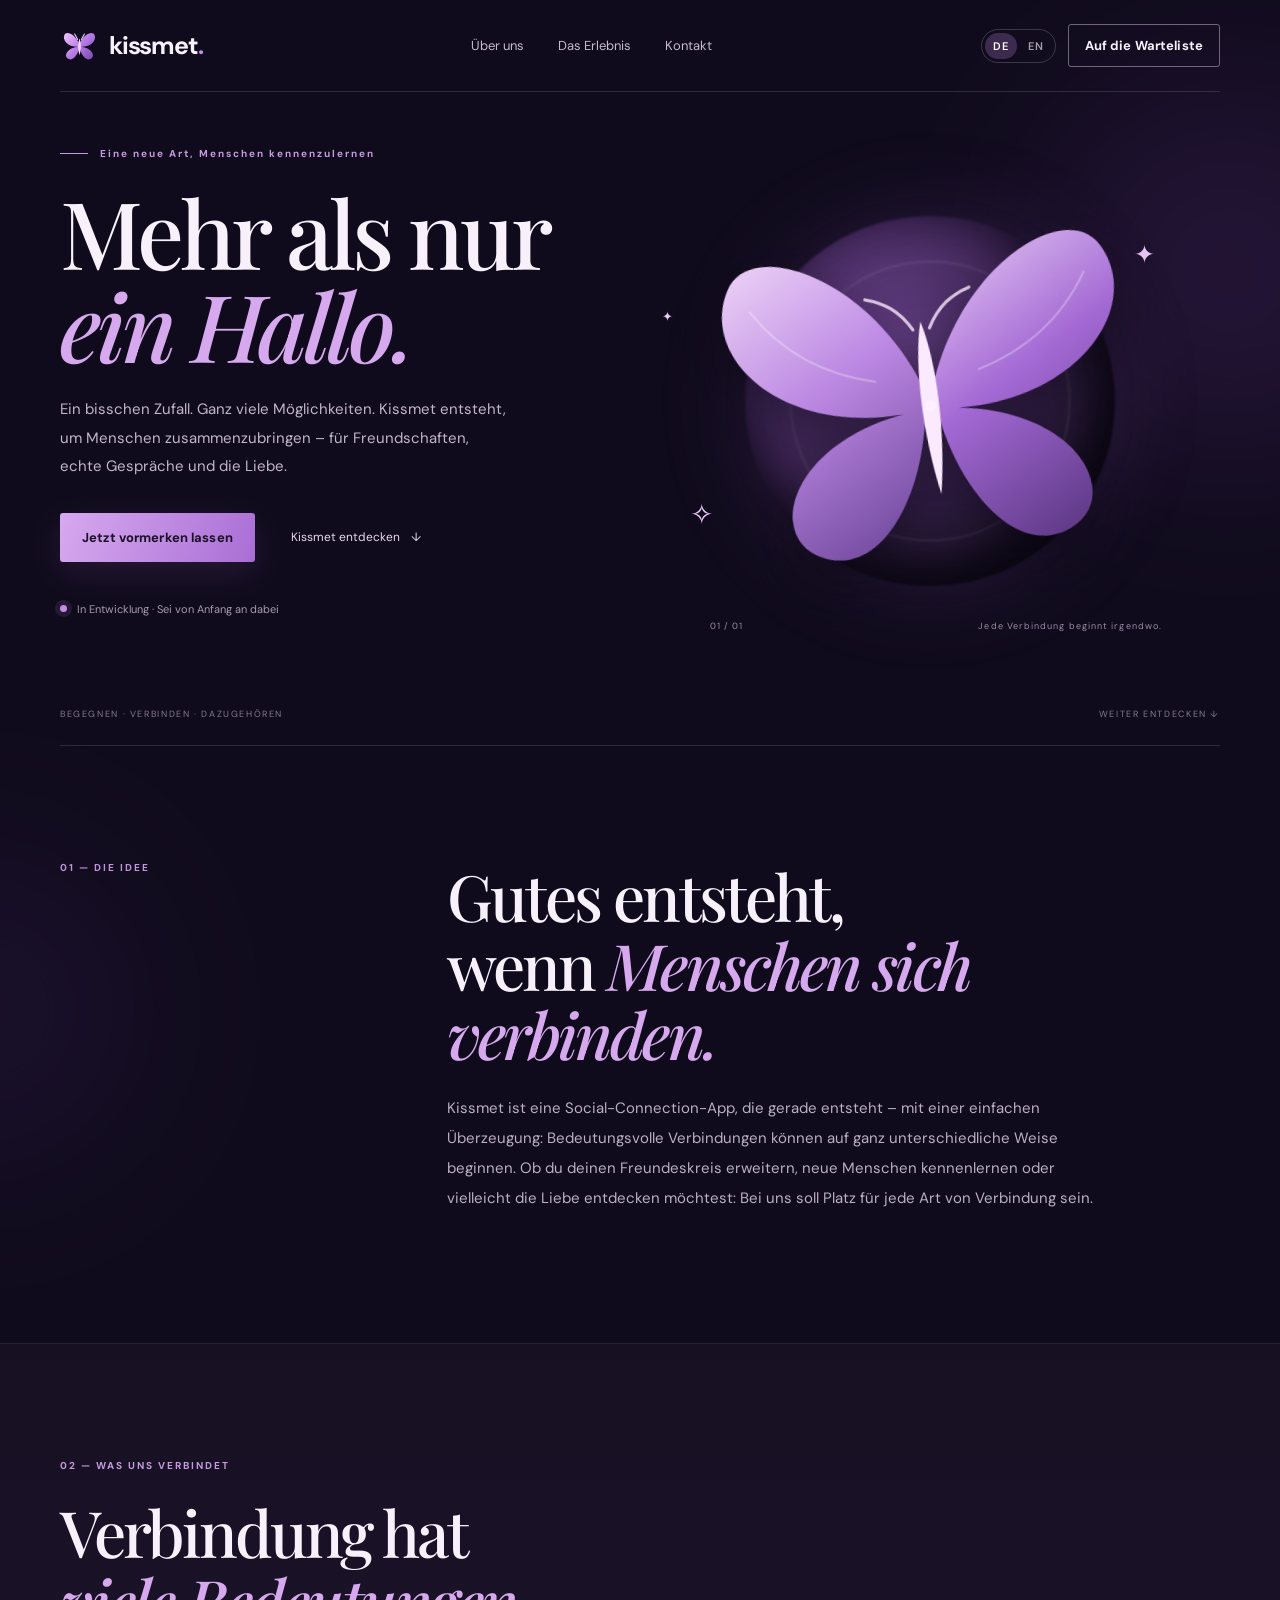
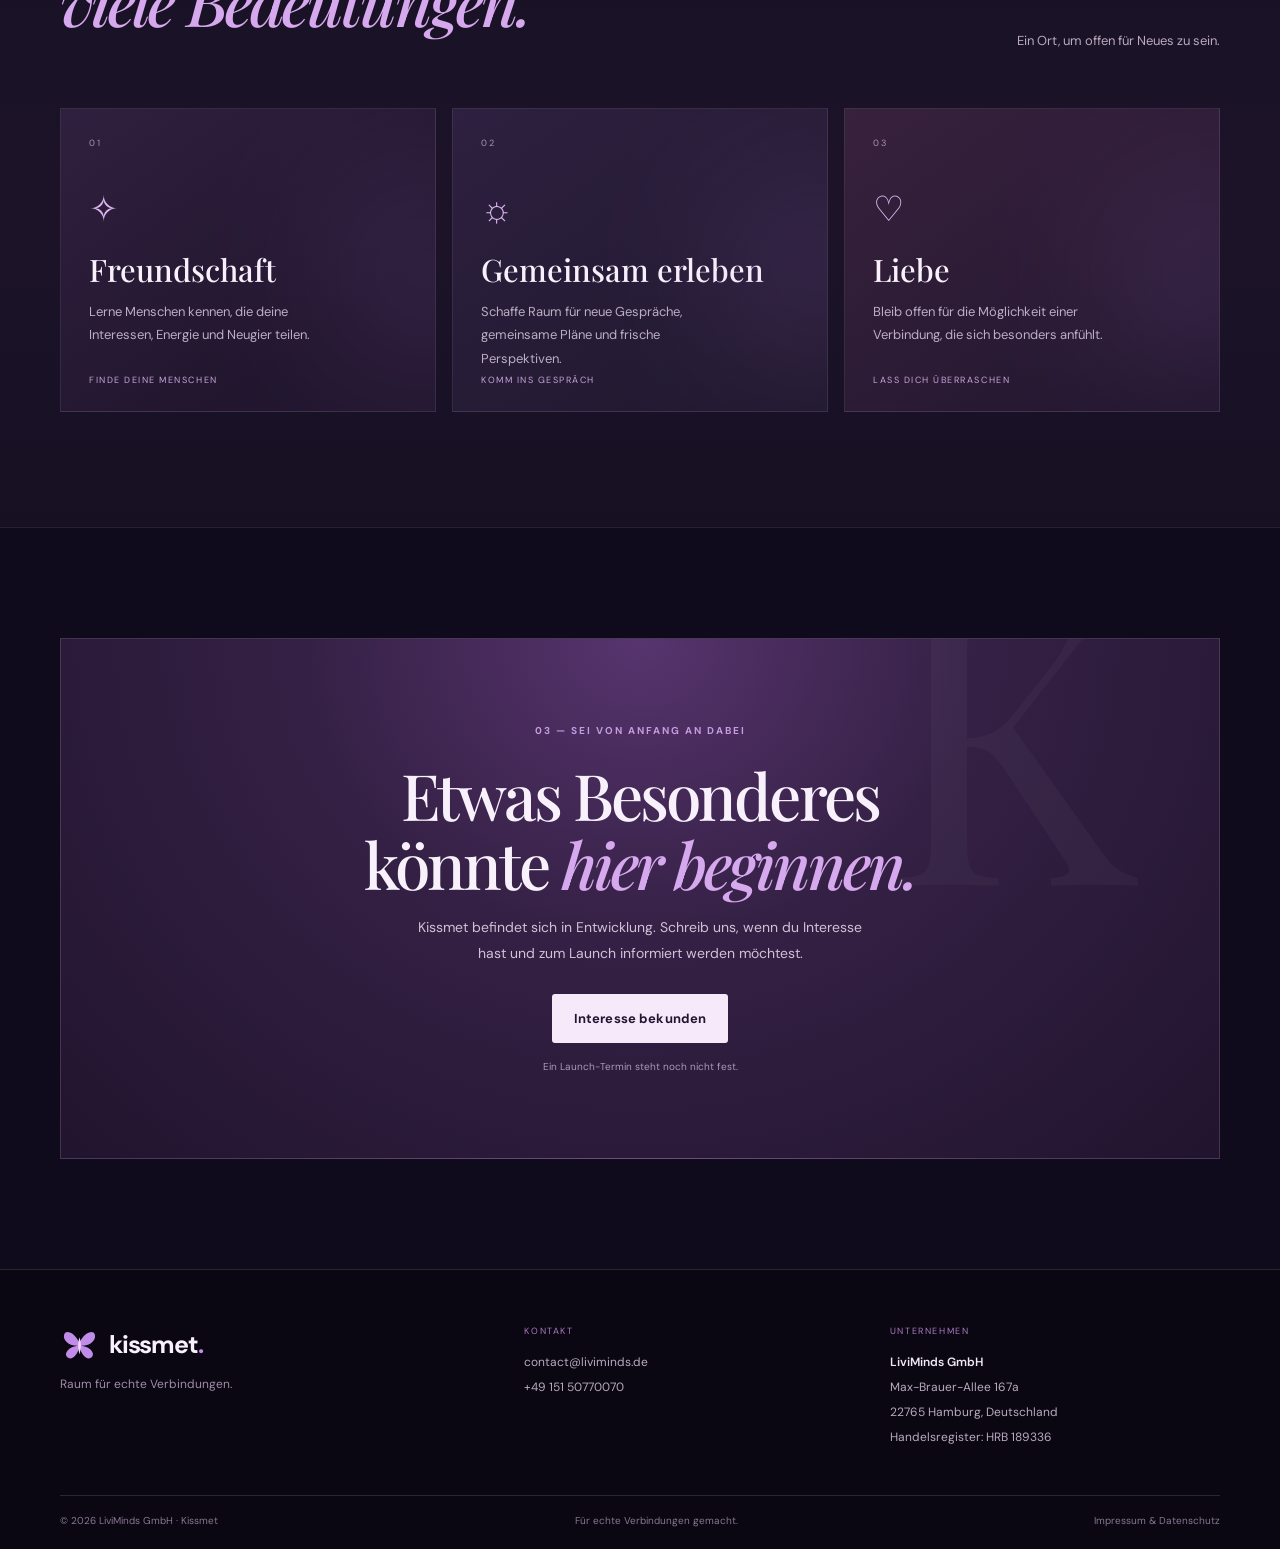
==== index.html @ a276d4c0 "Add files via upload" ====
<!doctype html>
<html lang="de">
<head>
  <meta charset="utf-8">
  <meta name="viewport" content="width=device-width, initial-scale=1">
  <meta name="theme-color" content="#100b1c">
  <meta name="description" content="Kissmet – Raum für echte Verbindungen. Jetzt auf die Warteliste setzen lassen.">
  <title>Kissmet – Raum für echte Verbindungen</title>
  <link rel="preconnect" href="https://fonts.googleapis.com">
  <link rel="preconnect" href="https://fonts.gstatic.com" crossorigin>
  <link href="https://fonts.googleapis.com/css2?family=DM+Sans:wght@400;500;600;700&family=Playfair+Display:wght@500;600;700&display=swap" rel="stylesheet">
  <link rel="stylesheet" href="styles.css">
</head>
<body>
  <div class="ambient ambient-one"></div><div class="ambient ambient-two"></div>
  <header class="site-header wrap">
    <a class="brand" href="#home" aria-label="Kissmet Startseite">
      <svg class="butterfly" viewBox="0 0 64 64" role="img" aria-label="Schmetterlingslogo">
        <path d="M31.8 29.4C25 13 10 7 7 15c-3 8 5 19 22 19-16 2-23 13-17 19 7 6 17-3 20-18 3 15 13 24 20 18 6-6-1-17-17-19 17 0 25-11 22-19-3-8-18-2-25 14Z" fill="url(#wing)"/>
        <path d="M32 20c-3 9-3 18 0 28 3-10 3-19 0-28Z" fill="#f4d8ff"/>
        <path d="M29 22 24 13M35 22l5-9" stroke="#f4d8ff" stroke-width="1.7" stroke-linecap="round"/>
        <defs><linearGradient id="wing" x1="8" y1="10" x2="56" y2="57" gradientUnits="userSpaceOnUse"><stop stop-color="#f0c5ff"/><stop offset=".5" stop-color="#b77be5"/><stop offset="1" stop-color="#7045a8"/></linearGradient></defs>
      </svg>
      <span>kissmet<span class="brand-dot">.</span></span>
    </a>
    <nav aria-label="Hauptnavigation">
      <a href="#about" data-de="Über uns" data-en="About">Über uns</a>
      <a href="#experience" data-de="Das Erlebnis" data-en="The experience">Das Erlebnis</a>
      <a href="#contact" data-de="Kontakt" data-en="Contact">Kontakt</a>
    </nav>
    <div class="header-actions">
      <div class="language-switch" role="group" aria-label="Sprache wählen">
        <button type="button" class="lang-button active" data-lang="de" aria-pressed="true">DE</button>
        <button type="button" class="lang-button" data-lang="en" aria-pressed="false">EN</button>
      </div>
      <a class="button button-small button-outline" href="mailto:contact@liviminds.de?subject=Kissmet%20Warteliste" data-de="Auf die Warteliste" data-en="Join the waitlist">Auf die Warteliste <span>↗</span></a>
    </div>
  </header>

  <main>
    <section class="hero wrap" id="home">
      <div class="hero-copy">
        <div class="eyebrow"><span class="eyebrow-line"></span><span data-de="Eine neue Art, Menschen kennenzulernen" data-en="A new way to meet">Eine neue Art, Menschen kennenzulernen</span></div>
        <h1 data-de="Mehr als nur<br><em>ein Hallo.</em>" data-en="More than a<br><em>passing hello.</em>">Mehr als nur<br><em>ein Hallo.</em></h1>
        <p class="hero-text" data-de="Ein bisschen Zufall. Ganz viele Möglichkeiten. Kissmet entsteht, um Menschen zusammenzubringen – für Freundschaften, echte Gespräche und die Liebe." data-en="A little serendipity. A lot more possibility. Kissmet is being created to bring people together for friendship, meaningful conversations and love.">Ein bisschen Zufall. Ganz viele Möglichkeiten. Kissmet entsteht, um Menschen zusammenzubringen – für Freundschaften, echte Gespräche und die Liebe.</p>
        <div class="hero-actions">
          <a class="button button-primary" href="mailto:contact@liviminds.de?subject=Kissmet%20Warteliste" data-de="Jetzt vormerken lassen" data-en="Join the waiting list">Jetzt vormerken lassen <span>↗</span></a>
          <a class="text-link" href="#about"><span data-de="Kissmet entdecken" data-en="Discover Kissmet">Kissmet entdecken</span> <span>↓</span></a>
        </div>
        <p class="availability"><span class="pulse"></span><span data-de="In Entwicklung · Sei von Anfang an dabei" data-en="In development · Be among the first to know">In Entwicklung · Sei von Anfang an dabei</span></p>
      </div>
      <div class="hero-art" aria-label="Abstrakte, vom Schmetterling inspirierte Illustration">
        <div class="orb orb-back"></div><div class="orb orb-front"></div>
        <div class="spark spark-a">✦</div><div class="spark spark-b">✧</div><div class="spark spark-c">✦</div>
        <svg class="hero-butterfly" viewBox="0 0 420 360" aria-hidden="true">
          <defs>
            <linearGradient id="leftWing" x1="38" y1="30" x2="210" y2="310" gradientUnits="userSpaceOnUse"><stop stop-color="#f4d9ff"/><stop offset=".45" stop-color="#c18ce9"/><stop offset="1" stop-color="#6e459d"/></linearGradient>
            <linearGradient id="rightWing" x1="210" y1="20" x2="385" y2="320" gradientUnits="userSpaceOnUse"><stop stop-color="#f5dcff"/><stop offset=".48" stop-color="#a96cdb"/><stop offset="1" stop-color="#57347f"/></linearGradient>
          </defs>
          <path d="M205 166C165 54 58 5 31 52-4 113 66 196 184 190 70 206 38 293 91 317c54 24 104-49 114-132Z" fill="url(#leftWing)" opacity=".96"/>
          <path d="M215 166C255 54 362 5 389 52c35 61-35 144-153 138 114 16 146 103 93 127-54 24-104-49-114-132Z" fill="url(#rightWing)" opacity=".96"/>
          <path d="M210 104c-11 39-11 108 0 166 11-58 11-127 0-166Z" fill="#fbeaff"/>
          <path d="M202 111c-11-20-25-29-42-34M218 111c11-20 25-29 42-34" fill="none" stroke="#fbeaff" stroke-width="3" stroke-linecap="round" opacity=".8"/>
          <path d="M49 75c26 42 65 69 112 81M371 75c-26 42-65 69-112 81" fill="none" stroke="#fff" stroke-width="2" opacity=".28"/>
          <circle cx="210" cy="185" r="5" fill="#fff0ff"/>
        </svg>
        <div class="art-caption"><span>01 / 01</span><span data-de="Jede Verbindung beginnt irgendwo." data-en="Every connection begins somewhere.">Jede Verbindung beginnt irgendwo.</span></div>
      </div>
      <div class="hero-bottom"><span data-de="BEGEGNEN · VERBINDEN · DAZUGEHÖREN" data-en="MEET · CONNECT · BELONG">BEGEGNEN · VERBINDEN · DAZUGEHÖREN</span><span data-de="WEITER ENTDECKEN ↓" data-en="SCROLL TO EXPLORE ↓">WEITER ENTDECKEN ↓</span></div>
    </section>

    <section class="intro section wrap" id="about">
      <div class="section-kicker" data-de="01 — DIE IDEE" data-en="01 — THE IDEA">01 — DIE IDEE</div>
      <div class="intro-content">
        <h2 data-de="Gutes entsteht,<br>wenn <em>Menschen sich verbinden.</em>" data-en="Good things happen<br>when <em>people connect.</em>">Gutes entsteht,<br>wenn <em>Menschen sich verbinden.</em></h2>
        <p data-de="Kissmet ist eine Social-Connection-App, die gerade entsteht – mit einer einfachen Überzeugung: Bedeutungsvolle Verbindungen können auf ganz unterschiedliche Weise beginnen. Ob du deinen Freundeskreis erweitern, neue Menschen kennenlernen oder vielleicht die Liebe entdecken möchtest: Bei uns soll Platz für jede Art von Verbindung sein." data-en="Kissmet is an upcoming social connection app with a simple belief: meaningful connections can start in many ways. Whether you are looking to grow your circle, find a new friend or discover romance, there should be room for every kind of connection.">Kissmet ist eine Social-Connection-App, die gerade entsteht – mit einer einfachen Überzeugung: Bedeutungsvolle Verbindungen können auf ganz unterschiedliche Weise beginnen. Ob du deinen Freundeskreis erweitern, neue Menschen kennenlernen oder vielleicht die Liebe entdecken möchtest: Bei uns soll Platz für jede Art von Verbindung sein.</p>
      </div>
    </section>

    <section class="experience section" id="experience">
      <div class="wrap">
        <div class="section-kicker" data-de="02 — WAS UNS VERBINDET" data-en="02 — WHAT BRINGS US TOGETHER">02 — WAS UNS VERBINDET</div>
        <div class="experience-heading"><h2 data-de="Verbindung hat<br><em>viele Bedeutungen.</em>" data-en="Connection has<br><em>many meanings.</em>">Verbindung hat<br><em>viele Bedeutungen.</em></h2><p data-de="Ein Ort, um offen für Neues zu sein." data-en="One place to open the door to something new.">Ein Ort, um offen für Neues zu sein.</p></div>
        <div class="cards">
          <article class="connection-card card-friend"><div class="card-number">01</div><div class="card-icon">✧</div><h3 data-de="Freundschaft" data-en="Friendship">Freundschaft</h3><p data-de="Lerne Menschen kennen, die deine Interessen, Energie und Neugier teilen." data-en="Meet people who share your interests, energy and curiosity.">Lerne Menschen kennen, die deine Interessen, Energie und Neugier teilen.</p><span class="card-word" data-de="FINDE DEINE MENSCHEN" data-en="FIND YOUR PEOPLE">FINDE DEINE MENSCHEN</span></article>
          <article class="connection-card card-social"><div class="card-number">02</div><div class="card-icon">☼</div><h3 data-de="Gemeinsam erleben" data-en="Socialising">Gemeinsam erleben</h3><p data-de="Schaffe Raum für neue Gespräche, gemeinsame Pläne und frische Perspektiven." data-en="Make space for new conversations, shared plans and fresh perspectives.">Schaffe Raum für neue Gespräche, gemeinsame Pläne und frische Perspektiven.</p><span class="card-word" data-de="KOMM INS GESPRÄCH" data-en="START A CONVERSATION">KOMM INS GESPRÄCH</span></article>
          <article class="connection-card card-love"><div class="card-number">03</div><div class="card-icon">♡</div><h3 data-de="Liebe" data-en="Love">Liebe</h3><p data-de="Bleib offen für die Möglichkeit einer Verbindung, die sich besonders anfühlt." data-en="Stay open to the possibility of a connection that feels different.">Bleib offen für die Möglichkeit einer Verbindung, die sich besonders anfühlt.</p><span class="card-word" data-de="LASS DICH ÜBERRASCHEN" data-en="SEE WHERE IT LEADS">LASS DICH ÜBERRASCHEN</span></article>
        </div>
      </div>
    </section>

    <section class="waitlist section wrap" id="waitlist">
      <div class="waitlist-panel">
        <div class="waitlist-decoration">K</div>
        <div class="section-kicker" data-de="03 — SEI VON ANFANG AN DABEI" data-en="03 — BE PART OF THE BEGINNING">03 — SEI VON ANFANG AN DABEI</div>
        <h2 data-de="Etwas Besonderes<br>könnte <em>hier beginnen.</em>" data-en="Something meaningful<br>could <em>start here.</em>">Etwas Besonderes<br>könnte <em>hier beginnen.</em></h2>
        <p data-de="Kissmet befindet sich in Entwicklung. Schreib uns, wenn du Interesse hast und zum Launch informiert werden möchtest." data-en="Kissmet is in development. Get in touch to express your interest and hear about the launch.">Kissmet befindet sich in Entwicklung. Schreib uns, wenn du Interesse hast und zum Launch informiert werden möchtest.</p>
        <a class="button button-light" href="mailto:contact@liviminds.de?subject=Kissmet%20Warteliste&body=Hallo%20LiviMinds%2C%0A%0Aich%20m%C3%B6chte%20zum%20Kissmet-Launch%20informiert%20werden.%0A%0A" data-de="Interesse bekunden" data-en="Join the waiting list">Interesse bekunden <span>↗</span></a>
        <span class="small-note" data-de="Ein Launch-Termin steht noch nicht fest." data-en="No launch date announced yet.">Ein Launch-Termin steht noch nicht fest.</span>
      </div>
    </section>
  </main>

  <footer class="site-footer" id="contact">
    <div class="wrap footer-main">
      <div class="footer-brand"><a class="brand" href="#home"><svg class="butterfly" viewBox="0 0 64 64" aria-hidden="true"><path d="M31.8 29.4C25 13 10 7 7 15c-3 8 5 19 22 19-16 2-23 13-17 19 7 6 17-3 20-18 3 15 13 24 20 18 6-6-1-17-17-19 17 0 25-11 22-19-3-8-18-2-25 14Z" fill="#c18ce9"/><path d="M32 20c-3 9-3 18 0 28 3-10 3-19 0-28Z" fill="#f4d8ff"/></svg><span>kissmet<span class="brand-dot">.</span></span></a><p data-de="Raum für echte Verbindungen." data-en="Make room for connection.">Raum für echte Verbindungen.</p></div>
      <div class="footer-contact"><div class="footer-label" data-de="KONTAKT" data-en="GET IN TOUCH">KONTAKT</div><a href="mailto:contact@liviminds.de">contact@liviminds.de</a><a href="tel:+4915150770070">+49 151 50770070</a></div>
      <div class="footer-company"><div class="footer-label" data-de="UNTERNEHMEN" data-en="COMPANY">UNTERNEHMEN</div><strong>LiviMinds GmbH</strong><span>Max-Brauer-Allee 167a</span><span>22765 Hamburg, Deutschland</span><span data-de="Handelsregister: HRB 189336" data-en="Commercial Register: HRB 189336">Handelsregister: HRB 189336</span></div>
    </div>
    <div class="wrap footer-bottom"><span>© <span id="year"></span> LiviMinds GmbH · Kissmet</span><span data-de="Für echte Verbindungen gemacht." data-en="Made for meaningful connections.">Für echte Verbindungen gemacht.</span><a href="datenschutz.html" data-de="Impressum & Datenschutz" data-en="Legal notice & privacy">Impressum & Datenschutz</a></div>
  </footer>
  <script src="script.js"></script>
</body>
</html>
---- styles.css ----
*{box-sizing:border-box} :root{--bg:#100b1c;--panel:#1b1229;--panel2:#241735;--text:#f8f1fb;--muted:#b9aabd;--purple:#b77be5;--lilac:#e7c8f7;--line:rgba(238,218,248,.14)} html{scroll-behavior:smooth} body{margin:0;background:var(--bg);color:var(--text);font-family:"DM Sans",sans-serif;overflow-x:hidden} a{color:inherit;text-decoration:none}.wrap{width:min(1160px,calc(100% - 64px));margin-inline:auto}.ambient{position:absolute;pointer-events:none;border-radius:50%;filter:blur(90px);opacity:.18}.ambient-one{width:380px;height:380px;background:#7b3fa9;top:80px;right:-140px}.ambient-two{width:320px;height:320px;background:#4c2b78;top:850px;left:-180px}.site-header{height:92px;display:flex;align-items:center;justify-content:space-between;position:relative;z-index:3;border-bottom:1px solid var(--line)}.brand{display:flex;align-items:center;gap:10px;font-size:25px;font-weight:700;letter-spacing:-1.2px}.brand-dot{color:#c58be9}.butterfly{width:39px;height:39px}.site-header nav{display:flex;gap:34px;color:#c9b9d0;font-size:13px}.site-header nav a:hover,.text-link:hover{color:#fff}.button{display:inline-flex;align-items:center;justify-content:center;gap:25px;padding:16px 22px;border-radius:3px;font-size:13px;font-weight:700;letter-spacing:.01em;transition:transform .2s,background .2s}.button:hover{transform:translateY(-2px)}.button-small{padding:12px 16px;gap:13px}.button-outline{border:1px solid rgba(230,204,244,.45)}.button-outline:hover{background:rgba(255,255,255,.08)}.button-primary{background:linear-gradient(110deg,#d7a9ef,#a96ed5);color:#1b1026;box-shadow:0 10px 35px #9d60c52a}.button-light{background:#f5e9fa;color:#261432}.hero{min-height:650px;display:grid;grid-template-columns:1fr 1fr;align-items:center;position:relative;padding-top:55px;padding-bottom:90px}.hero-copy{position:relative;z-index:1;padding-bottom:28px}.eyebrow,.section-kicker{font-size:10px;letter-spacing:.2em;font-weight:700;color:#c69be0}.eyebrow{display:flex;align-items:center;gap:12px}.eyebrow-line{width:28px;height:1px;background:#c69be0}h1,h2,h3,p{margin-top:0}h1,h2{font-family:"Playfair Display",serif;font-weight:500;letter-spacing:-.045em}h1{font-size:clamp(58px,7.3vw,96px);line-height:.99;margin:25px 0 25px}h1 em,h2 em{color:#d6a8ed;font-weight:500}.hero-text{max-width:450px;color:#c3b5ca;font-size:15px;line-height:1.9}.hero-actions{display:flex;align-items:center;gap:28px;margin-top:32px}.text-link{font-size:12px;color:#e6d9eb}.text-link span{margin-left:8px}.availability{margin-top:40px;color:#a998b1;font-size:11px;display:flex;align-items:center;gap:10px}.pulse{width:7px;height:7px;background:#c58be9;border-radius:50%;box-shadow:0 0 0 5px #c58be91b}.hero-art{height:475px;position:relative;display:grid;place-items:center}.orb{position:absolute;border-radius:50%;filter:blur(1px)}.orb-back{width:370px;height:370px;background:radial-gradient(circle at 38% 35%,#69418a 0,#37214d 48%,#1a1126 73%);box-shadow:inset -22px -25px 55px #090610,0 0 90px #9c5dc52b}.orb-front{width:280px;height:280px;border:1px solid #f0d9ff35;box-shadow:0 0 80px #c58be91a,inset 0 0 55px #d6a8ed10}.hero-butterfly{width:min(100%,440px);position:relative;z-index:1;filter:drop-shadow(0 22px 30px #08040e8c);transform:rotate(-7deg)}.spark{position:absolute;color:#e9cbf7}.spark-a{top:75px;right:65px;font-size:25px}.spark-b{bottom:105px;left:50px;font-size:28px}.spark-c{top:145px;left:22px;font-size:13px}.art-caption{position:absolute;bottom:6px;left:12%;right:10%;display:flex;justify-content:space-between;color:#9e8aa8;font-size:9px;letter-spacing:.12em}.hero-bottom{position:absolute;bottom:25px;left:0;right:0;display:flex;justify-content:space-between;color:#887792;font-size:9px;letter-spacing:.18em}.section{padding-top:115px;padding-bottom:115px}.intro{display:grid;grid-template-columns:1fr 2fr;border-top:1px solid var(--line)}.intro-content{max-width:700px}.intro h2,.experience h2,.waitlist h2{font-size:clamp(42px,5vw,65px);line-height:1.08;margin:0 0 25px}.intro-content p{max-width:660px;color:#bcaec4;font-size:15px;line-height:2}.experience{background:linear-gradient(180deg,#171023,#1c1328 60%,#171023);border-top:1px solid #fff1;border-bottom:1px solid #fff1}.experience-heading{display:flex;align-items:end;justify-content:space-between;margin:25px 0 48px}.experience-heading p{color:#b9aabd;font-size:13px;max-width:210px;line-height:1.7;margin-bottom:8px}.cards{display:grid;grid-template-columns:repeat(3,1fr);gap:16px}.connection-card{min-height:300px;padding:28px;position:relative;border:1px solid #e9d5f21b;background:linear-gradient(145deg,#30203f,#21162e 72%);overflow:hidden}.connection-card:after{content:"";position:absolute;width:190px;height:190px;border-radius:50%;right:-85px;top:65px;background:#b77be5;filter:blur(80px);opacity:.17}.card-social{background:linear-gradient(145deg,#2d2040,#20182d)}.card-love{background:linear-gradient(145deg,#38213d,#21162e)}.card-number,.card-word{font-size:9px;letter-spacing:.17em;color:#a992b4}.card-icon{font-size:35px;color:#dcb7ef;margin-top:37px}.connection-card h3{font-family:"Playfair Display",serif;font-size:31px;font-weight:500;margin:16px 0 10px}.connection-card p{color:#bcaec4;font-size:13px;line-height:1.8;max-width:245px}.card-word{position:absolute;bottom:25px;left:28px;color:#c9a4dd}.waitlist{padding-top:110px;padding-bottom:110px}.waitlist-panel{position:relative;overflow:hidden;text-align:center;padding:85px 24px;background:radial-gradient(ellipse at 50% 0%,#57346e 0,#342044 42%,#21142e 100%);border:1px solid #e9d5f229}.waitlist-panel .section-kicker{position:relative;z-index:1}.waitlist h2{position:relative;z-index:1;margin:23px 0 17px}.waitlist-panel p{position:relative;z-index:1;color:#d0c1d7;font-size:14px;line-height:1.8;max-width:470px;margin:0 auto 28px}.waitlist-decoration{position:absolute;right:7%;top:-110px;font-family:"Playfair Display",serif;font-size:390px;line-height:1;color:#ffffff08}.small-note{display:block;position:relative;z-index:1;margin-top:17px;font-size:10px;color:#ad99b8}.site-footer{background:#0b0712;border-top:1px solid var(--line)}.footer-main{display:grid;grid-template-columns:1.3fr 1fr 1fr;gap:35px;padding-top:55px;padding-bottom:50px}.footer-brand p{font-size:12px;color:#9e8ca8;margin:12px 0}.footer-contact,.footer-company{display:flex;flex-direction:column;gap:9px;font-size:12px;color:#b8a9c0}.footer-contact a:hover{color:#fff}.footer-company strong{color:#f1e8f5;font-weight:600}.footer-label{font-size:9px;letter-spacing:.18em;color:#a77bc0;margin-bottom:8px}.footer-bottom{border-top:1px solid var(--line);padding-top:18px;padding-bottom:22px;display:flex;justify-content:space-between;gap:20px;color:#887792;font-size:10px}.footer-bottom a:hover{color:#eee}
@media(max-width:760px){.wrap{width:min(100% - 40px,560px)}.site-header{height:76px}.site-header nav{display:none}.brand{font-size:22px}.brand .butterfly{width:34px}.button-small{font-size:11px;padding:10px 12px}.hero{grid-template-columns:1fr;padding-top:75px;padding-bottom:80px;min-height:0}.hero-copy{padding-bottom:0}.hero-art{height:350px;margin-top:10px}.orb-back{width:290px;height:290px}.orb-front{width:225px;height:225px}.hero-butterfly{width:350px}.hero-bottom{bottom:20px;font-size:8px}.section{padding-top:80px;padding-bottom:80px}.intro{grid-template-columns:1fr;gap:28px}.intro h2,.experience h2,.waitlist h2{font-size:46px}.experience-heading{display:block;margin-bottom:30px}.experience-heading p{max-width:330px}.cards{grid-template-columns:1fr}.connection-card{min-height:260px}.card-icon{margin-top:24px}.waitlist-panel{padding:70px 20px}.footer-main{grid-template-columns:1fr 1fr}.footer-brand{grid-column:1/-1}.footer-bottom{flex-wrap:wrap;line-height:1.7}.footer-bottom span:nth-child(2){display:none}}
@media(prefers-reduced-motion:reduce){html{scroll-behavior:auto}*,*:before,*:after{transition:none!important}}


/* Language selector */
.header-actions { display:flex; align-items:center; gap:12px; }
.language-switch { display:flex; align-items:center; gap:3px; padding:3px; border:1px solid rgba(255,255,255,.18); border-radius:999px; }
.lang-button { border:0; background:transparent; color:rgba(255,255,255,.62); font:600 11px "DM Sans",sans-serif; letter-spacing:.08em; padding:6px 8px; border-radius:999px; cursor:pointer; }
.lang-button.active { background:rgba(193,140,233,.25); color:#fff; }
@media (max-width:760px) {
  .header-actions { gap:7px; }
  .header-actions > .button { padding:10px 12px; font-size:10px; }
  .language-switch { gap:0; }
}
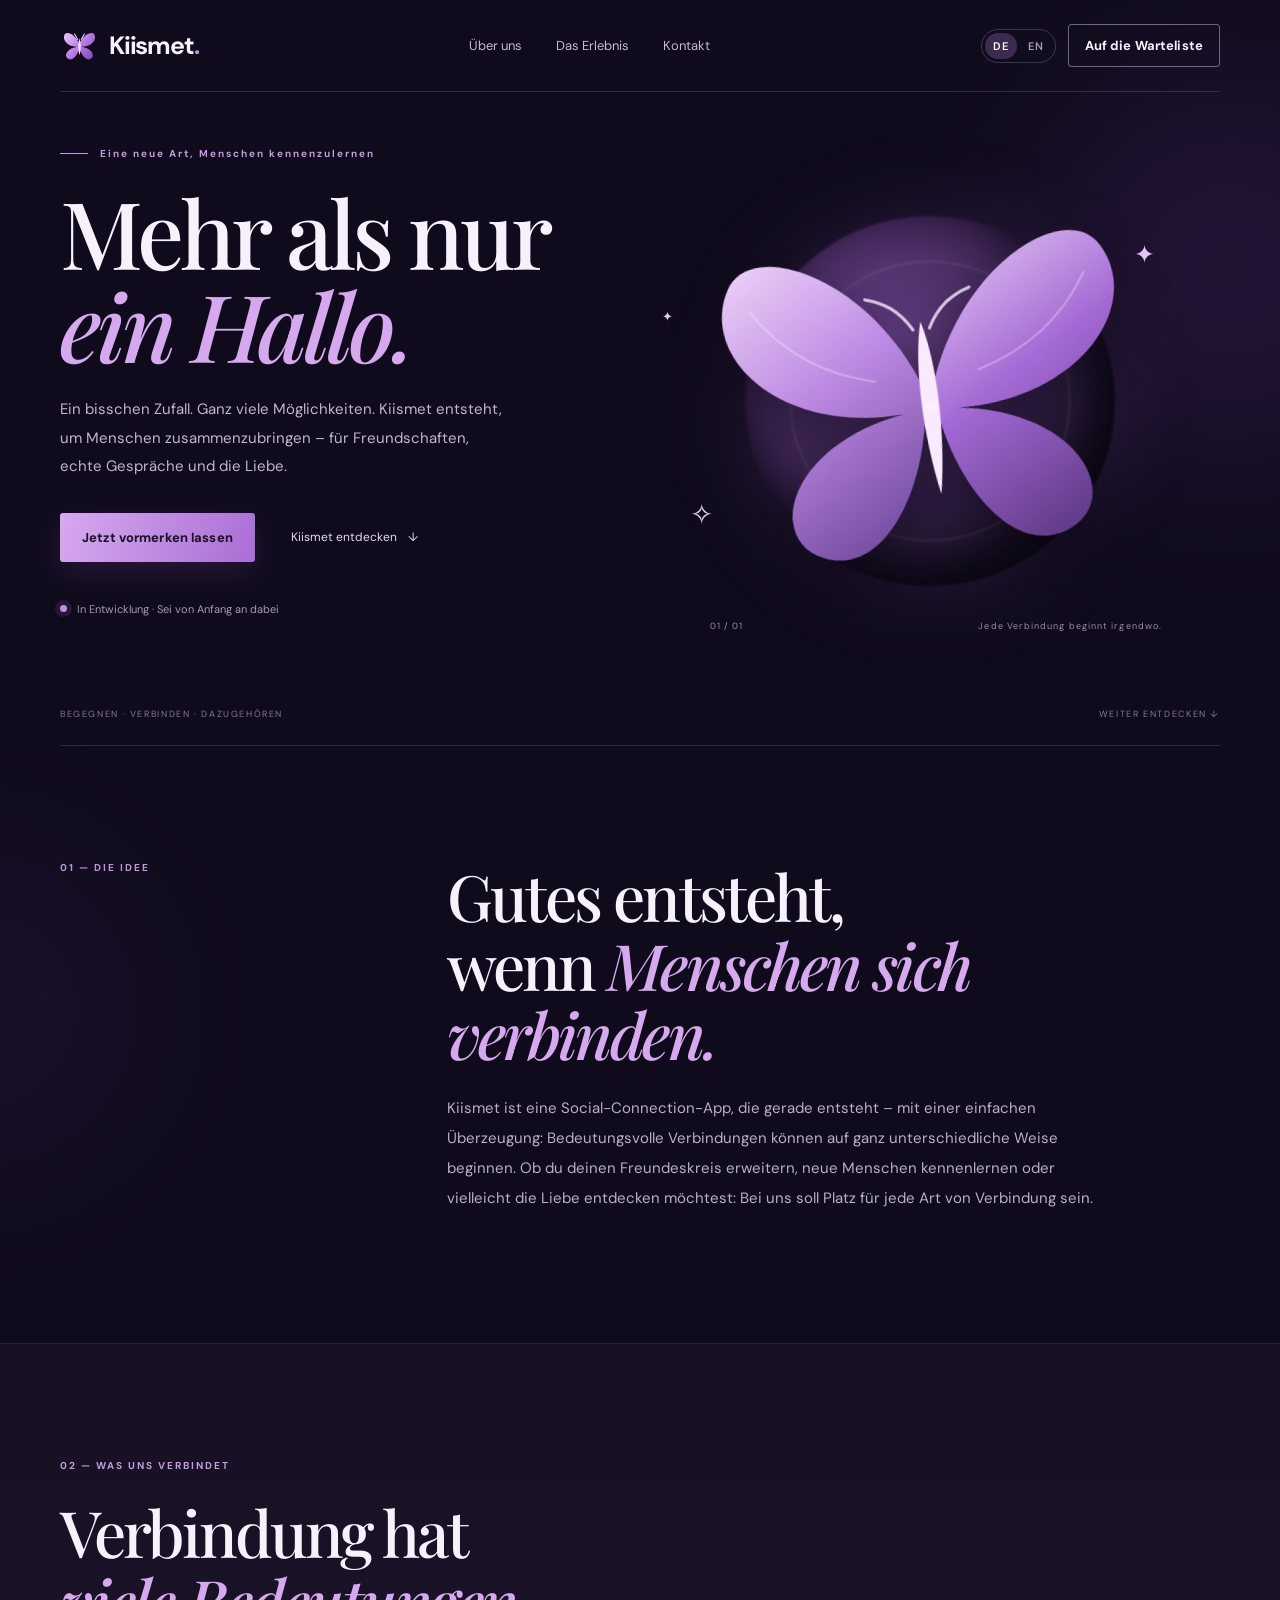
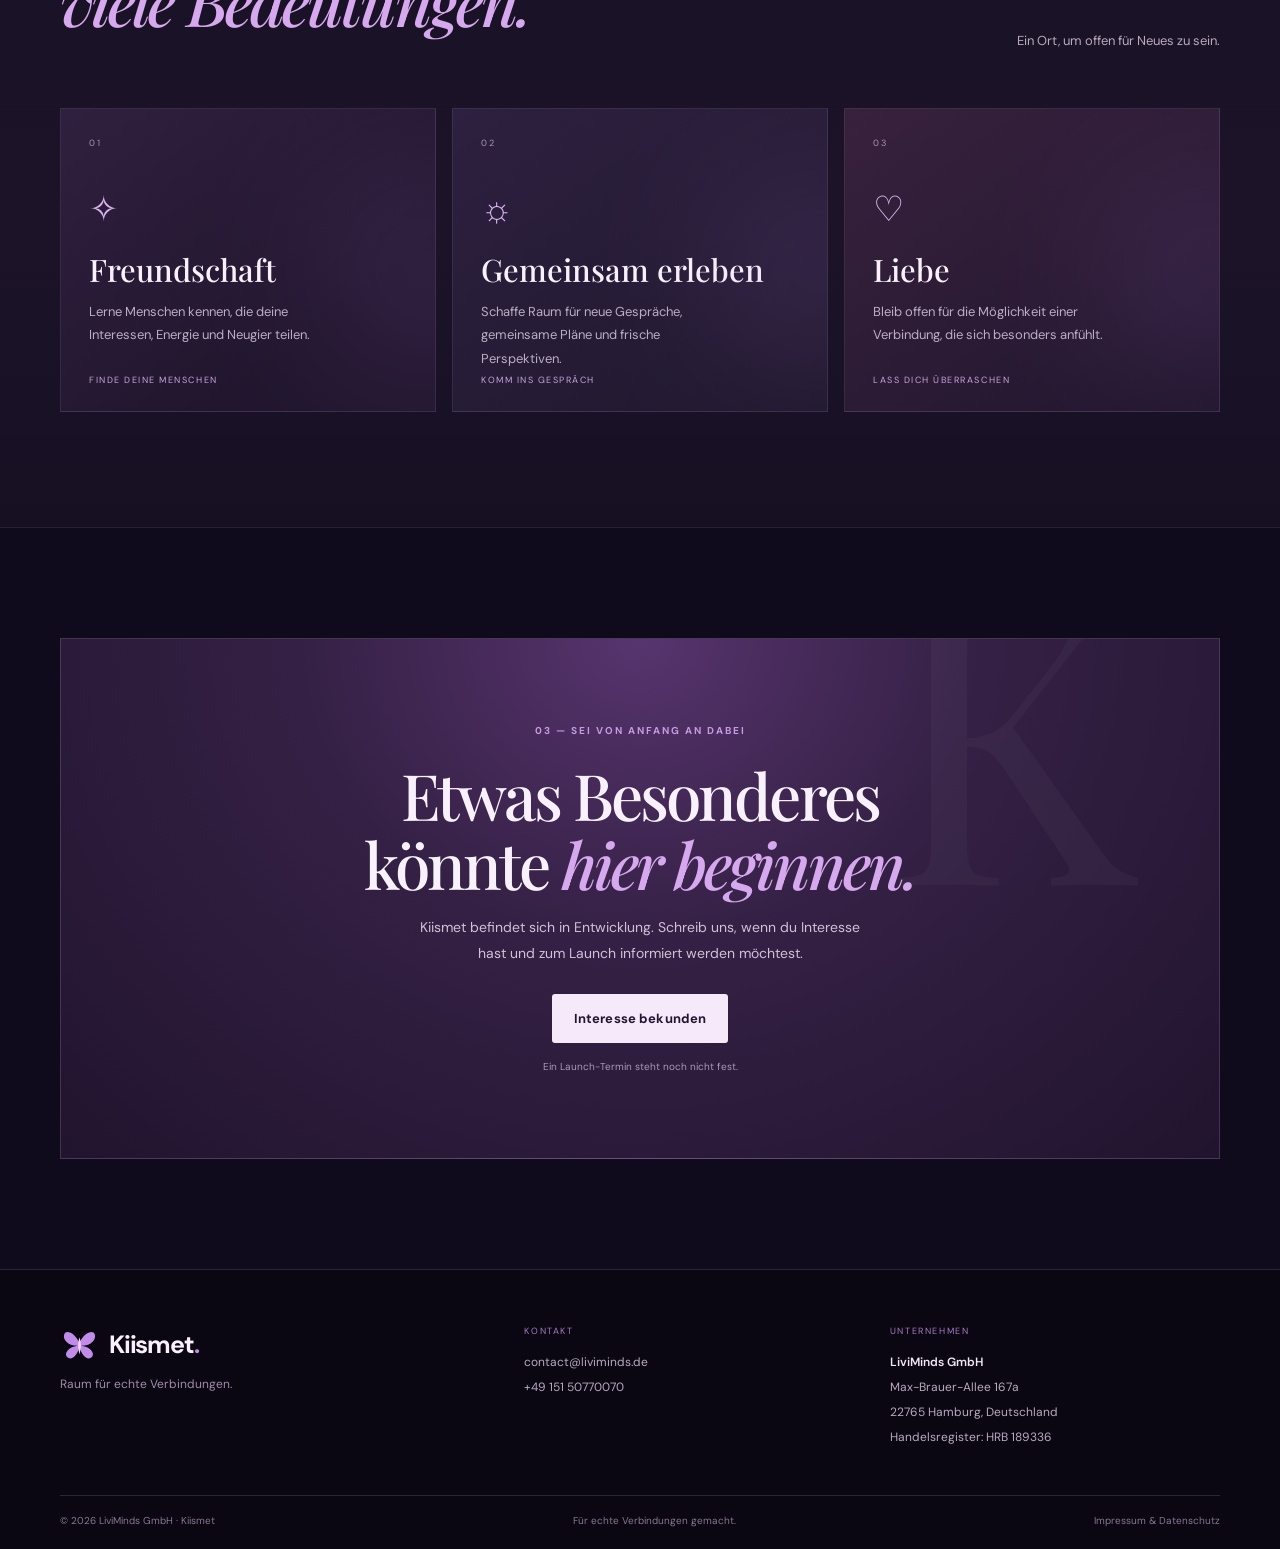
==== commit dcd658ee: "Update branding from 'Kissmet' to 'Kiismet'" ====
--- a/index.html
+++ b/index.html
@@ -4,8 +4,8 @@
   <meta charset="utf-8">
   <meta name="viewport" content="width=device-width, initial-scale=1">
   <meta name="theme-color" content="#100b1c">
-  <meta name="description" content="Kissmet – Raum für echte Verbindungen. Jetzt auf die Warteliste setzen lassen.">
-  <title>Kissmet – Raum für echte Verbindungen</title>
+  <meta name="description" content="Kiismet – Raum für echte Verbindungen. Jetzt auf die Warteliste setzen lassen.">
+  <title>Kiismet – Raum für echte Verbindungen</title>
   <link rel="preconnect" href="https://fonts.googleapis.com">
   <link rel="preconnect" href="https://fonts.gstatic.com" crossorigin>
   <link href="https://fonts.googleapis.com/css2?family=DM+Sans:wght@400;500;600;700&family=Playfair+Display:wght@500;600;700&display=swap" rel="stylesheet">
@@ -14,14 +14,14 @@
 <body>
   <div class="ambient ambient-one"></div><div class="ambient ambient-two"></div>
   <header class="site-header wrap">
-    <a class="brand" href="#home" aria-label="Kissmet Startseite">
+    <a class="brand" href="#home" aria-label="Kiismet Startseite">
       <svg class="butterfly" viewBox="0 0 64 64" role="img" aria-label="Schmetterlingslogo">
         <path d="M31.8 29.4C25 13 10 7 7 15c-3 8 5 19 22 19-16 2-23 13-17 19 7 6 17-3 20-18 3 15 13 24 20 18 6-6-1-17-17-19 17 0 25-11 22-19-3-8-18-2-25 14Z" fill="url(#wing)"/>
         <path d="M32 20c-3 9-3 18 0 28 3-10 3-19 0-28Z" fill="#f4d8ff"/>
         <path d="M29 22 24 13M35 22l5-9" stroke="#f4d8ff" stroke-width="1.7" stroke-linecap="round"/>
         <defs><linearGradient id="wing" x1="8" y1="10" x2="56" y2="57" gradientUnits="userSpaceOnUse"><stop stop-color="#f0c5ff"/><stop offset=".5" stop-color="#b77be5"/><stop offset="1" stop-color="#7045a8"/></linearGradient></defs>
       </svg>
-      <span>kissmet<span class="brand-dot">.</span></span>
+      <span>Kiismet<span class="brand-dot">.</span></span>
     </a>
     <nav aria-label="Hauptnavigation">
       <a href="#about" data-de="Über uns" data-en="About">Über uns</a>
@@ -33,7 +33,7 @@
         <button type="button" class="lang-button active" data-lang="de" aria-pressed="true">DE</button>
         <button type="button" class="lang-button" data-lang="en" aria-pressed="false">EN</button>
       </div>
-      <a class="button button-small button-outline" href="mailto:contact@liviminds.de?subject=Kissmet%20Warteliste" data-de="Auf die Warteliste" data-en="Join the waitlist">Auf die Warteliste <span>↗</span></a>
+      <a class="button button-small button-outline" href="mailto:contact@liviminds.de?subject=Kiismet%20Warteliste" data-de="Auf die Warteliste" data-en="Join the waitlist">Auf die Warteliste <span>↗</span></a>
     </div>
   </header>
 
@@ -42,10 +42,10 @@
       <div class="hero-copy">
         <div class="eyebrow"><span class="eyebrow-line"></span><span data-de="Eine neue Art, Menschen kennenzulernen" data-en="A new way to meet">Eine neue Art, Menschen kennenzulernen</span></div>
         <h1 data-de="Mehr als nur<br><em>ein Hallo.</em>" data-en="More than a<br><em>passing hello.</em>">Mehr als nur<br><em>ein Hallo.</em></h1>
-        <p class="hero-text" data-de="Ein bisschen Zufall. Ganz viele Möglichkeiten. Kissmet entsteht, um Menschen zusammenzubringen – für Freundschaften, echte Gespräche und die Liebe." data-en="A little serendipity. A lot more possibility. Kissmet is being created to bring people together for friendship, meaningful conversations and love.">Ein bisschen Zufall. Ganz viele Möglichkeiten. Kissmet entsteht, um Menschen zusammenzubringen – für Freundschaften, echte Gespräche und die Liebe.</p>
+        <p class="hero-text" data-de="Ein bisschen Zufall. Ganz viele Möglichkeiten. Kiismet entsteht, um Menschen zusammenzubringen – für Freundschaften, echte Gespräche und die Liebe." data-en="A little serendipity. A lot more possibility. Kiismet is being created to bring people together for friendship, meaningful conversations and love.">Ein bisschen Zufall. Ganz viele Möglichkeiten. Kiismet entsteht, um Menschen zusammenzubringen – für Freundschaften, echte Gespräche und die Liebe.</p>
         <div class="hero-actions">
-          <a class="button button-primary" href="mailto:contact@liviminds.de?subject=Kissmet%20Warteliste" data-de="Jetzt vormerken lassen" data-en="Join the waiting list">Jetzt vormerken lassen <span>↗</span></a>
-          <a class="text-link" href="#about"><span data-de="Kissmet entdecken" data-en="Discover Kissmet">Kissmet entdecken</span> <span>↓</span></a>
+          <a class="button button-primary" href="mailto:contact@liviminds.de?subject=Kiismet%20Warteliste" data-de="Jetzt vormerken lassen" data-en="Join the waiting list">Jetzt vormerken lassen <span>↗</span></a>
+          <a class="text-link" href="#about"><span data-de="Kiismet entdecken" data-en="Discover Kiismet">Kiismet entdecken</span> <span>↓</span></a>
         </div>
         <p class="availability"><span class="pulse"></span><span data-de="In Entwicklung · Sei von Anfang an dabei" data-en="In development · Be among the first to know">In Entwicklung · Sei von Anfang an dabei</span></p>
       </div>
@@ -73,7 +73,7 @@
       <div class="section-kicker" data-de="01 — DIE IDEE" data-en="01 — THE IDEA">01 — DIE IDEE</div>
       <div class="intro-content">
         <h2 data-de="Gutes entsteht,<br>wenn <em>Menschen sich verbinden.</em>" data-en="Good things happen<br>when <em>people connect.</em>">Gutes entsteht,<br>wenn <em>Menschen sich verbinden.</em></h2>
-        <p data-de="Kissmet ist eine Social-Connection-App, die gerade entsteht – mit einer einfachen Überzeugung: Bedeutungsvolle Verbindungen können auf ganz unterschiedliche Weise beginnen. Ob du deinen Freundeskreis erweitern, neue Menschen kennenlernen oder vielleicht die Liebe entdecken möchtest: Bei uns soll Platz für jede Art von Verbindung sein." data-en="Kissmet is an upcoming social connection app with a simple belief: meaningful connections can start in many ways. Whether you are looking to grow your circle, find a new friend or discover romance, there should be room for every kind of connection.">Kissmet ist eine Social-Connection-App, die gerade entsteht – mit einer einfachen Überzeugung: Bedeutungsvolle Verbindungen können auf ganz unterschiedliche Weise beginnen. Ob du deinen Freundeskreis erweitern, neue Menschen kennenlernen oder vielleicht die Liebe entdecken möchtest: Bei uns soll Platz für jede Art von Verbindung sein.</p>
+        <p data-de="Kiismet ist eine Social-Connection-App, die gerade entsteht – mit einer einfachen Überzeugung: Bedeutungsvolle Verbindungen können auf ganz unterschiedliche Weise beginnen. Ob du deinen Freundeskreis erweitern, neue Menschen kennenlernen oder vielleicht die Liebe entdecken möchtest: Bei uns soll Platz für jede Art von Verbindung sein." data-en="Kiismet is an upcoming social connection app with a simple belief: meaningful connections can start in many ways. Whether you are looking to grow your circle, find a new friend or discover romance, there should be room for every kind of connection.">Kiismet ist eine Social-Connection-App, die gerade entsteht – mit einer einfachen Überzeugung: Bedeutungsvolle Verbindungen können auf ganz unterschiedliche Weise beginnen. Ob du deinen Freundeskreis erweitern, neue Menschen kennenlernen oder vielleicht die Liebe entdecken möchtest: Bei uns soll Platz für jede Art von Verbindung sein.</p>
       </div>
     </section>
 
@@ -94,8 +94,8 @@
         <div class="waitlist-decoration">K</div>
         <div class="section-kicker" data-de="03 — SEI VON ANFANG AN DABEI" data-en="03 — BE PART OF THE BEGINNING">03 — SEI VON ANFANG AN DABEI</div>
         <h2 data-de="Etwas Besonderes<br>könnte <em>hier beginnen.</em>" data-en="Something meaningful<br>could <em>start here.</em>">Etwas Besonderes<br>könnte <em>hier beginnen.</em></h2>
-        <p data-de="Kissmet befindet sich in Entwicklung. Schreib uns, wenn du Interesse hast und zum Launch informiert werden möchtest." data-en="Kissmet is in development. Get in touch to express your interest and hear about the launch.">Kissmet befindet sich in Entwicklung. Schreib uns, wenn du Interesse hast und zum Launch informiert werden möchtest.</p>
-        <a class="button button-light" href="mailto:contact@liviminds.de?subject=Kissmet%20Warteliste&body=Hallo%20LiviMinds%2C%0A%0Aich%20m%C3%B6chte%20zum%20Kissmet-Launch%20informiert%20werden.%0A%0A" data-de="Interesse bekunden" data-en="Join the waiting list">Interesse bekunden <span>↗</span></a>
+        <p data-de="Kiismet befindet sich in Entwicklung. Schreib uns, wenn du Interesse hast und zum Launch informiert werden möchtest." data-en="Kiismet is in development. Get in touch to express your interest and hear about the launch.">Kiismet befindet sich in Entwicklung. Schreib uns, wenn du Interesse hast und zum Launch informiert werden möchtest.</p>
+        <a class="button button-light" href="mailto:contact@liviminds.de?subject=Kiismet%20Warteliste&body=Hallo%20LiviMinds%2C%0A%0Aich%20m%C3%B6chte%20zum%20Kiismet-Launch%20informiert%20werden.%0A%0A" data-de="Interesse bekunden" data-en="Join the waiting list">Interesse bekunden <span>↗</span></a>
         <span class="small-note" data-de="Ein Launch-Termin steht noch nicht fest." data-en="No launch date announced yet.">Ein Launch-Termin steht noch nicht fest.</span>
       </div>
     </section>
@@ -103,12 +103,12 @@
 
   <footer class="site-footer" id="contact">
     <div class="wrap footer-main">
-      <div class="footer-brand"><a class="brand" href="#home"><svg class="butterfly" viewBox="0 0 64 64" aria-hidden="true"><path d="M31.8 29.4C25 13 10 7 7 15c-3 8 5 19 22 19-16 2-23 13-17 19 7 6 17-3 20-18 3 15 13 24 20 18 6-6-1-17-17-19 17 0 25-11 22-19-3-8-18-2-25 14Z" fill="#c18ce9"/><path d="M32 20c-3 9-3 18 0 28 3-10 3-19 0-28Z" fill="#f4d8ff"/></svg><span>kissmet<span class="brand-dot">.</span></span></a><p data-de="Raum für echte Verbindungen." data-en="Make room for connection.">Raum für echte Verbindungen.</p></div>
+      <div class="footer-brand"><a class="brand" href="#home"><svg class="butterfly" viewBox="0 0 64 64" aria-hidden="true"><path d="M31.8 29.4C25 13 10 7 7 15c-3 8 5 19 22 19-16 2-23 13-17 19 7 6 17-3 20-18 3 15 13 24 20 18 6-6-1-17-17-19 17 0 25-11 22-19-3-8-18-2-25 14Z" fill="#c18ce9"/><path d="M32 20c-3 9-3 18 0 28 3-10 3-19 0-28Z" fill="#f4d8ff"/></svg><span>Kiismet<span class="brand-dot">.</span></span></a><p data-de="Raum für echte Verbindungen." data-en="Make room for connection.">Raum für echte Verbindungen.</p></div>
       <div class="footer-contact"><div class="footer-label" data-de="KONTAKT" data-en="GET IN TOUCH">KONTAKT</div><a href="mailto:contact@liviminds.de">contact@liviminds.de</a><a href="tel:+4915150770070">+49 151 50770070</a></div>
       <div class="footer-company"><div class="footer-label" data-de="UNTERNEHMEN" data-en="COMPANY">UNTERNEHMEN</div><strong>LiviMinds GmbH</strong><span>Max-Brauer-Allee 167a</span><span>22765 Hamburg, Deutschland</span><span data-de="Handelsregister: HRB 189336" data-en="Commercial Register: HRB 189336">Handelsregister: HRB 189336</span></div>
     </div>
-    <div class="wrap footer-bottom"><span>© <span id="year"></span> LiviMinds GmbH · Kissmet</span><span data-de="Für echte Verbindungen gemacht." data-en="Made for meaningful connections.">Für echte Verbindungen gemacht.</span><a href="datenschutz.html" data-de="Impressum & Datenschutz" data-en="Legal notice & privacy">Impressum & Datenschutz</a></div>
+    <div class="wrap footer-bottom"><span>© <span id="year"></span> LiviMinds GmbH · Kiismet</span><span data-de="Für echte Verbindungen gemacht." data-en="Made for meaningful connections.">Für echte Verbindungen gemacht.</span><a href="datenschutz.html" data-de="Impressum & Datenschutz" data-en="Legal notice & privacy">Impressum & Datenschutz</a></div>
   </footer>
   <script src="script.js"></script>
 </body>
-</html>+</html>
